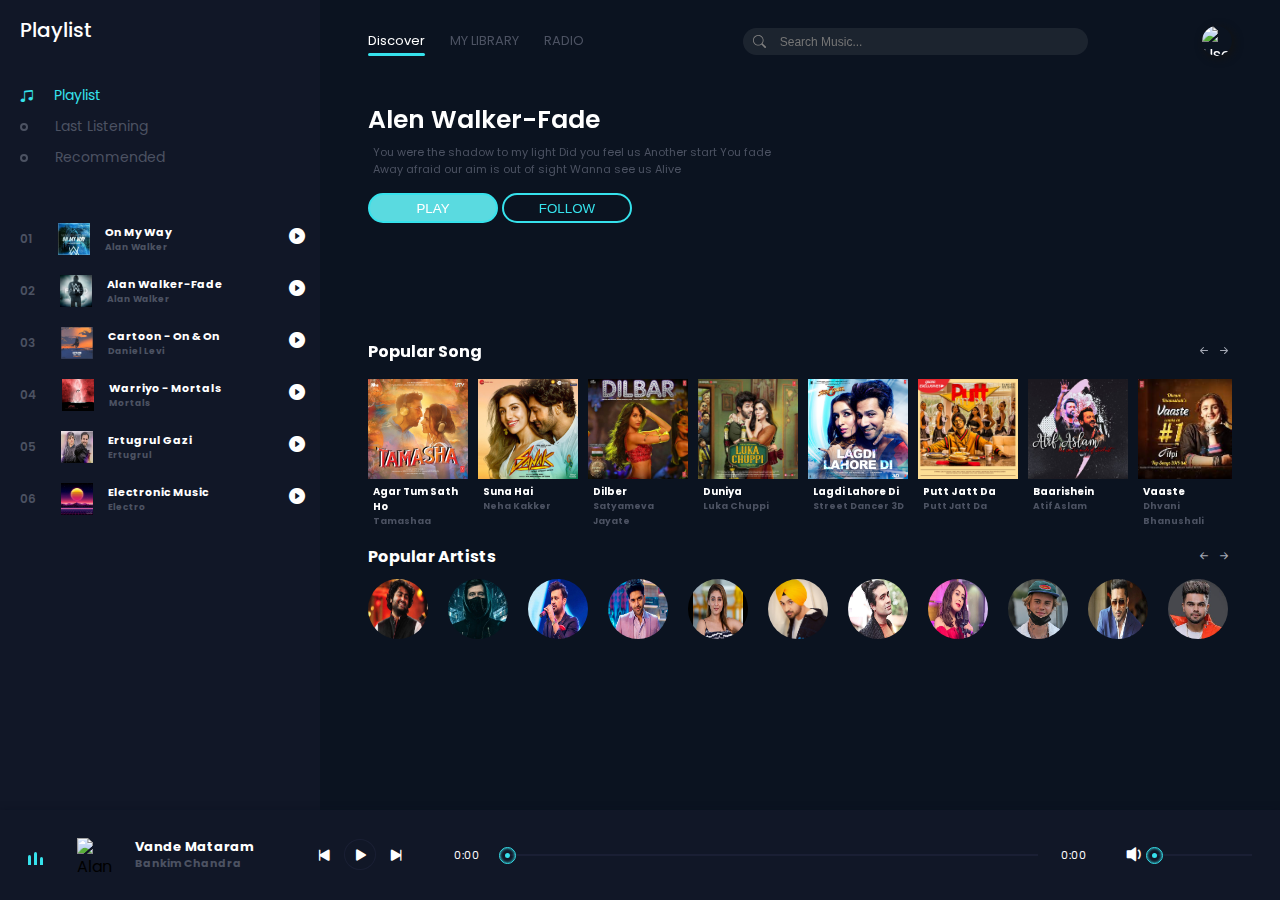
==== index.html @ 22ba9146 "add navbar and responsive css" ====
<!DOCTYPE html>
<html lang="en">

<head>
    
    <meta charset="UTF-8">
    <meta name="viewport" content="width=device-width, initial-scale=1.0">
    <link rel="stylesheet" href="https://cdn.jsdelivr.net/npm/bootstrap-icons@1.7.2/font/bootstrap-icons.css">
    <link rel="stylesheet" href="style.css">
    <title>Music App</title>
</head>

<body>



<header>
    <div class="menu_side">
        <h1>Playlist</h1>
        <div class="playlist">
            <h4 class="active"><span></span><i class="bi bi-music-note-beamed"></i> Playlist</h4>
            <h4 ><span></span><i class="bi bi-music-note-beamed"></i> Last Listening</h4>
            <h4 ><span></span><i class="bi bi-music-note-beamed"></i> Recommended</h4>
        </div>
        <div class="menu_song">
            <li class="songItem">
                <span>01</span>
                <img src="img/1.jpg" alt="Alan">
                <h5>
                    On My Way
                    <div class="subtitle">Alan Walker</div>
                </h5>
                    <i class="bi playListPlay bi-play-circle-fill" id="1"></i>
            </li>
            <li class="songItem">
                <span>02</span>
                <img src="img/1.jpg" alt="Alan">
                <h5>
                    On My Way
                    <div class="subtitle">Alan Walker</div>
                </h5>
                    <i class="bi playListPlay bi-play-circle-fill" id="2"></i>
            </li>
            <li class="songItem">
                <span>03</span>
                <img src="img/1.jpg" alt="Alan">
                <h5>
                    On My Way
                    <div class="subtitle">Alan Walker</div>
                </h5>
                    <i class="bi playListPlay bi-play-circle-fill" id="3"></i>
            </li>
            <li class="songItem">
                <span>04</span>
                <img src="img/1.jpg" alt="Alan">
                <h5>
                    On My Way
                    <div class="subtitle">Alan Walker</div>
                </h5>
                    <i class="bi playListPlay bi-play-circle-fill" id="4"></i>
            </li>
            <li class="songItem">
                <span>05</span>
                <img src="img/1.jpg" alt="Alan">
                <h5>
                    On My Way
                    <div class="subtitle">Alan Walker</div>
                </h5>
                    <i class="bi playListPlay bi-play-circle-fill" id="5"></i>
            </li>
            <li class="songItem">
                <span>06</span>
                <img src="img/1.jpg" alt="Alan">
                <h5>
                    On My Way
                    <div class="subtitle">Alan Walker</div>
                </h5>
                    <i class="bi playListPlay bi-play-circle-fill" id="6"></i>
            </li>
        </div>
    </div>


    <div class="song_side">
        <nav>
            <ul>
                <li>Discover <span></span></li>
                <li>MY LIBRARY</li>
                <li>RADIO</li>
            </ul>
            <div class="search">
                <i class="bi bi-search"></i>
                <input type="text" placeholder="Search Music...">
            </div>
            <div class="user">
                <img src="bg.jpg" alt="User" title="InovationHub">
            </div>
        </nav>
        <div class="content">
            <h1>Alen Walker-Fade</h1>
            <p>
                You were the shadow to my light Did you feel us Another start You fade 
                <br>
                Away afraid our aim is out of sight Wanna see us Alive
            </p>
            <div class="buttons">
                <button>PLAY</button>
                <button>FOLLOW</button>
            </div>
        </div>
        <div class="popular_song">
            <div class="h4">
                <h4>Popular Song</h4>
                <div class="btn_s">
                    <i id="left_scroll" class="bi bi-arrow-left-short"></i>
                    <i id="right_scroll" class="bi bi-arrow-right-short"></i>
                </div>
            </div>
            <div class="pop_song">
                <li class="songItem">
                    <div class="img_play">
                        <img src="img/1.jpg" alt="alan">
                        <i class="bi playListPlay bi-play-circle-fill" id="7"></i>
                    </div>
                    <h5>On My Way
                        <br>
                        <div class="subtitle">Alan Walker</div>
                    </h5>
                </li>
                <li class="songItem">
                    <div class="img_play">
                        <img src="img/1.jpg" alt="alan">
                        <i class="bi playListPlay bi-play-circle-fill" id="8"></i>
                        <!-- change All id  -->
                    </div>
                    <h5>On My Way
                        <br>
                        <div class="subtitle">Alan Walker</div>
                    </h5>
                </li>
                <li class="songItem">
                    <div class="img_play">
                        <img src="img/1.jpg" alt="alan">
                        <i class="bi playListPlay bi-play-circle-fill" id="9"></i>
                    </div>
                    <h5>On My Way
                        <br>
                        <div class="subtitle">Alan Walker</div>
                    </h5>
                </li>
                <li class="songItem">
                    <div class="img_play">
                        <img src="img/1.jpg" alt="alan">
                        <i class="bi playListPlay bi-play-circle-fill" id="10"></i>
                    </div>
                    <h5>On My Way
                        <br>
                        <div class="subtitle">Alan Walker</div>
                    </h5>
                </li>
                <li class="songItem">
                    <div class="img_play">
                        <img src="img/1.jpg" alt="alan">
                        <i class="bi playListPlay bi-play-circle-fill" id="11"></i>
                    </div>
                    <h5>On My Way
                        <br>
                        <div class="subtitle">Alan Walker</div>
                    </h5>
                </li>
                <li class="songItem">
                    <div class="img_play">
                        <img src="img/1.jpg" alt="alan">
                        <i class="bi playListPlay bi-play-circle-fill" id="12"></i>
                    </div>
                    <h5>On My Way
                        <br>
                        <div class="subtitle">Alan Walker</div>
                    </h5>
                </li>
                <li class="songItem">
                    <div class="img_play">
                        <img src="img/1.jpg" alt="alan">
                        <i class="bi playListPlay bi-play-circle-fill" id="13"></i>
                    </div>
                    <h5>On My Way
                        <br>
                        <div class="subtitle">Alan Walker</div>
                    </h5>
                </li>
                <li class="songItem">
                    <div class="img_play">
                        <img src="img/1.jpg" alt="alan">
                        <i class="bi playListPlay bi-play-circle-fill" id="14"></i>
                    </div>
                    <h5>On My Way
                        <br>
                        <div class="subtitle">Alan Walker</div>
                    </h5>
                </li>
                <li class="songItem">
                    <div class="img_play">
                        <img src="img/1.jpg" alt="alan">
                        <i class="bi playListPlay bi-play-circle-fill" id="15"></i>
                    </div>
                    <h5>On My Way
                        <br>
                        <div class="subtitle">Alan Walker</div>
                    </h5>
                </li>
            </div>
        </div>
        <div class="popular_artists">
            <div class="h4">
                <h4>Popular Artists</h4>
                <div class="btn_s">
                    <i id="left_scrolls" class="bi bi-arrow-left-short"></i>
                    <i id="right_scrolls" class="bi bi-arrow-right-short"></i>
                </div>
            </div>
            <div class="item">
                <li>
                    <img src="img/arjit.jpg" alt="Arjit Singh" title="Arjit Singh">
                </li>
                <li>
                    <img src="img/alan.jpg" alt="Alan Walker" title="Alan Walker">
                </li>
                <li>
                    <img src="img/atif.jpg" alt="Atif Aslam" title="Atif Aslam">
                </li>
                <li>
                    <img src="img/guru.jpg" alt="Guru RAndawa" title="Guru Randawa">
                </li>
                <li>
                    <img src="img/dhvani.jpg" alt="Dhvani" title="Dhvani">
                </li>
                <li>
                    <img src="img/Diljit_Dosanjh.jpg" alt="Diljit Dosanjh" title="Diljit Dosanjh">
                </li>
                <li>
                    <img src="img/jubin Nautiyal.jpg" alt="Jubin Nautiyal" title="Jubin Nautiyal">
                </li>
                <li>
                    <img src="img/neha.jpg" alt="Neha Kakker" title="Neha Kakker">
                </li>
                <li>
                    <img src="img/justin-bieber-lede.jpg" alt="Justin Bieber" title="Justin Bieber">
                </li>
                <li>
                    <img src="img/honey.jpg" alt="Honey Singh" title="Honey Singh">
                </li>
                <li>
                    <img src="img/akhil.jpg" alt="Akhil" title="Akhil">
                </li>
                <!-- change all img  -->
            </div>
        </div>
    </div>


    <div class="master_play">
        <div class="wave">
            <div class="wave1"></div>
            <div class="wave1"></div>
            <div class="wave1"></div>
        </div>
        <img src="img/26th.jpg" alt="Alan" id="poster_master_play">
        <h5 id="title">Vande Mataram<br>
            <div class="subtitle">Bankim Chandra</div>
        </h5>
        <div class="icon">
            <i class="bi bi-skip-start-fill" id="back"></i>
            <i class="bi bi-play-fill" id="masterPlay"></i>
            <i class="bi bi-skip-end-fill" id="next"></i>
        </div>
        <span id="currentStart">0:00</span>
        <div class="bar">
            <input type="range" id="seek" min="0" value="0" max="100">
            <div class="bar2" id="bar2"></div>
            <div class="dot"></div>
        </div>
        <span id="currentEnd">0:00</span>

        <div class="vol">
            <i class="bi bi-volume-down-fill" id="vol_icon"></i>
            <input type="range" id="vol" min="0" value="30" max="100">
            <div class="vol_bar"></div>
            <div class="dot" id="vol_dot"></div>
        </div>
    </div>

    <div class="nav_bar">
        <i class="bi bi-house-fill"></i>
        <i class="bi bi-bullseye"></i>
        <i class="bi bi-search"></i>
        <i class="bi bi-heart-fill"></i>
    </div>
</header>
    <script src="script.js"></script>
</body>

</html>
---- style.css ----
@import url('https://fonts.googleapis.com/css2?family=Poppins:wght@100;200;300;400;500;600;700;800;900&display=swap');
* {
    padding: 0%;
    margin: 0%;
    box-sizing: border-box;
}

body {
    width: 100%;
    height: 100vh;
    background-color: #131312;
    font-family: 'Poppins' , sans-serif;
    display: flex;
    align-items: center;
    justify-content: center;
}

header {
    width: 100%;
    height: 100%;
    display: flex;
    flex-wrap: wrap;
    overflow: hidden;
}

header .menu_side, .song_side {
    position: relative;
    width: 25%;
    height: 90%;
    background-color: #111727;
    box-shadow: 5px 0px 2px #090f1f;
    color: #fff;
}

header .song_side {
    width:75%;
    background: #0b1320;
}

header .master_play {
    width: 100%;
    height: 10%;
    background: #111727;
    box-shadow: 0px 3px 8px #090f1f;
}

header .menu_side h1 {
    font-size: 20px;
    margin: 15px 0px 0px 20px;
    font-weight: 500;
}

header .menu_side .playlist {
    margin:  40px 0px 0px 20px;
}

header .menu_side .playlist h4 {
    font-size: 14px;
    font-weight: 400;
    padding-bottom: 10px;
    color: #4c5262;
    cursor: pointer;
    display: flex;
    align-items: center;
    transition: .3s linear;
}
header .menu_side .playlist h4:hover {
    color: #fff;
}
header .menu_side .playlist h4 span{
    position: relative;
    margin-right: 35px;
}
header .menu_side .playlist h4 span::before{
    content: '';
    position: absolute;
    width: 4px;
    height: 4px;
    border: 2px solid #4c5262;
    border-radius: 50%;
    top: -4px;
    transition: .3s linear;
}
header .menu_side .playlist h4:hover span::before{
    border: 2px solid #fff;
}
header .menu_side .playlist h4 .bi{
    display: none;
}
header .menu_side .playlist .active{
    color: #36e2ec;
}
header .menu_side .playlist .active span{
    display: none;
}
header .menu_side .playlist .active .bi{
    display: flex;
    margin-right: 20px;
}
header .menu_side .menu_song {
    width: 100%;
    height: 300px;
    /* border: 1px solid #fff; */
    margin-top: 40px;
}
header .menu_side .menu_song li{
    position: relative;
    list-style-type: none;
    padding: 5px 0px 5px 20px;
    display: flex;
    align-items: center;
    margin-bottom: 10px;
    cursor: pointer;
    transition: .3s linear;
}
header .menu_side .menu_song li:hover{
    background: rgb(105, 105, 170,.1);
}
header .menu_side .menu_song li span{
    font-size: 12px;
    font-weight: 600;
    color: #4c5262;
}
header .menu_side .menu_song li img{
    width: 32px;
    height: 32px;
    margin-left: 25px;
}
header .menu_side .menu_song li h5{
    font-size: 11px;
    margin-left: 15px;
}
header .menu_side .menu_song li h5 .subtitle{
    font-size: 9px;
    color: #4c5262;
}
header .menu_side .menu_song li .bi{
    position: absolute;
    right: 15px;
    top: 6px;
    font-size: 16px;
}

header .master_play {
    display: flex;
    align-items: center;
    justify-content: space-evenly;
    z-index: 10;
    padding: 0px 20px;
}
header .master_play .wave{
    width: 30px;
    height: 30px;
    /* border: 1px solid #fff; */
    padding-bottom: 5px;
    display: flex;
    align-items: flex-end;
    margin-right: 10px;
}
header .master_play .wave .wave1{
    width: 3px;
    height: 10px;
    margin-right: 3px ;
    border-radius: 10px 10px 0px 0px ;
    background: #36e2ec;
    animation: unset;
}
header .master_play .wave .wave1:nth-child(2){
    height: 13px;
    /* animation-delay: .4s; */
}
header .master_play .wave .wave1:nth-child(3){
    height: 8px;
    /* animation-delay: .8s; */
}
/* javascript class wave  */
header .master_play .active2 .wave1{
    animation: wave .5s linear infinite;
}
header .master_play .active2 .wave1:nth-child(2){
    animation-delay: .4s;
}
header .master_play .active2 .wave1:nth-child(3){
    animation-delay: .8s;
}

@keyframes wave {
    0%{
        height: 10px;
    }
    50%{
        height: 15px;
    }
    100%{
        height: 10px;
    }
}


header .master_play img {
    width: 35px;
    height: 35px;
}
header .master_play h5 {
    width: 130px;
    font-size: 13px;
    margin-left: 15px;
    color: #fff;
    line-height: 17px;
}
header .master_play h5 .subtitle{
   font-size: 11px;
   color: #4c5262;
}
header .master_play .icon{
   font-size: 20px;
   color: #fff;
   margin: 0px 20px 0px 40px;
   outline: none;
}
header .master_play .icon .bi{
 cursor: pointer;
 outline: none;
}
header .master_play .icon .bi:nth-child(2){
border: 1px solid rgb(105, 105, 170,.1);
border-radius: 50%;
padding: 1px 4px 0px 6px;
margin: 0px 5px;
transition: .3s linear;
}

header .master_play span {
    color: #fff;
    width: 32px;
    font-size: 11px;
    font-weight: 400;
}
header .master_play #currentStart{
    margin: 0px 0px 0px 20px;
}

header .master_play .bar {
    position: relative;
    width: 43%;
    height: 2px;
    background: rgb(105, 105, 170,.1);
    margin: 0px 15px 0px 10px;
}
header .master_play .bar .bar2{
   position: absolute;
   background: #36e2ec;
   width: 0%;
   height: 100%;
   top: 0;
   transition: 1s linear;
}
header .master_play .bar .dot{
   position: absolute;
   width: 5px;
   height: 5px;
   background: #36e2ec;
   border-radius: 50%;
   left: 0%;
   top: -1px;
   transition: 1s linear;
}
header .master_play .bar .dot::before{
    content: '';
   position: absolute;
   width: 15px;
   height: 15px;
   border:1px solid #36e2ec;
   border-radius: 50%;
   left: -6px;
   top: -6px;
  box-shadow: inset 0px 0px 3px #36e2ec;
}
header .master_play .bar input{
   position: absolute;
   width: 100%;
   top: -6px;
   left: 0;
   cursor: pointer;
   z-index: 99999999;
   transition: 3s linear;
   opacity: 0;
}
header .master_play .vol{
  position: relative;
  width: 100px;
  height: 2px;
  margin-left: 50px;
 background: rgb(105, 105, 170,.1); 
}
header .master_play .vol .bi{
position: absolute;
color: #fff;
font-size: 25px;
top: -17px;
left: -30px;
}
header .master_play .vol input{
    position: absolute;
    width: 100%;
    top: -10px;
    left: 0;
    cursor: pointer;
    z-index: 99999999;
    transition: 3s linear;
    opacity: 0;
 }

 header .master_play .vol .vol_bar{
    position: absolute;
    background: #36e2ec;
    width: 0%;
    height: 100%;
    top: 0;
    transition: 1s linear;
 }
 header .master_play .vol .dot{
    position: absolute;
    width: 5px;
    height: 5px;
    background: #36e2ec;
    border-radius: 50%;
    left: 0%;
    top: -1px;
    transition: 1s linear;
 }
 header .master_play .vol .dot::before{
     content: '';
    position: absolute;
    width: 15px;
    height: 15px;
    border:1px solid #36e2ec;
    border-radius: 50%;
    left: -6px;
    top: -6px;
   box-shadow: inset 0px 0px 3px #36e2ec;
 }

 header .song_side {
     z-index: 2;
 }
 header .song_side::before{
     content: '';
     position: absolute;
     width: 100%;
     height: 300px;
     background: url('bg.png');
     z-index: -1;
 }
 header .song_side nav{
    width: 90%;
    height: 10%;
    margin: auto;
    /* border: 1px solid #fff; */
    display: flex;
    align-items: center;
    justify-content: space-between;
 }
 header .song_side nav ul{
    display: flex;
 }
 header .song_side nav ul li{
    position: relative;
    list-style-type: none;
    font-size: 13px;
    color: #4c5262;
    margin-right: 25px;
    cursor: pointer;
    transition: .3s linear;
 }
 header .song_side nav ul li:hover{
   color: #fff;
 }
 header .song_side nav ul li:nth-child(1){
   color: #fff;
 }
 header .song_side nav ul li span{
   position: absolute;
   width: 100%;
   height: 2.5px;
   background: #36e2ec;
   bottom: -5px;
   left: 0;
   border-radius: 20px;
 }
 header .song_side nav .search{
   position: relative;
   width: 40%;
   padding: 1px 10px;
   border-radius: 20px;
   color: gray;
 }
 header .song_side nav .search::before{
     content: '';
   position: absolute;
   width: 100%;
   height: 100%;
   border-radius: 20px;
   background: rgb(184, 184, 184,.1);
   backdrop-filter: blur(5px);
   z-index: -1;
 }
 header .song_side nav .search .bi{
    font-size: 13px;
    padding: 3px 0px 0px 10px;
 }
 header .song_side nav .search input{
    background: none;
    outline: none;
    border: none;
    padding: 0px 10px;
    color: #fff;
    font-size: 12px;
 }
 header .song_side nav .user{
    position: relative;
    width: 30px;
    height: 30px;
    border-radius: 50%;
    cursor: pointer;
 }
 header .song_side nav .user img{
    position: absolute;
    width: 30px;
    height: 30px;
    border-radius: 50%;
    box-shadow: 2px 2px 8px #131312;
 }

 header .song_side .content {
     width:90%;
     height: 30%;
     margin: auto;
     /* border: 1px solid #fff; */
     padding-top: 20px;
 }
 
 header .song_side .content h1{
    font-size: 25px;
    font-weight: 600;
 }
 header .song_side .content p{
    font-size: 11px;
    font-weight: 400;
    color: #4c5262;
    margin: 5px;
 }
 header .song_side .content .buttons{
    margin-top: 15px;
 }
 header .song_side .content .buttons button{
    width: 130px;
    height: 30px;
    border: 2px solid #36e2ec;
    outline: none;
    border-radius: 20px;
    background: #5adae0;
    color: #fff;
    cursor: pointer;
    transition: .3s linear;
 }
 header .song_side .content .buttons button:hover{
    border: 2px solid #36e2ec;
    background: none;
    color: #36e2ec;
 }
 header .song_side .content .buttons button:nth-child(2){
    border: 2px solid #36e2ec;
    background: none;
    color: #36e2ec;
 }
 header .song_side .content .buttons button:nth-child(2):hover{
    border: 2px solid #36e2ec;
    background: #36e2ec;
    color: #fff;
 }

 header .song_side .popular_song {
     width: 90%;
     height: auto;
     /* border: 1px solid #fff; */
     margin: auto;
     margin-top: 15px;
 }
 header .song_side .popular_song .h4{
    display: flex;
    align-items: center;
    justify-content: space-between;
 }
 header .song_side .popular_song .h4 .bi{
    color: #a4a8b4;
    cursor: pointer;
    transition: .3s linear;
 }
 header .song_side .popular_song .h4 .bi:hover{
    color: #fff;
 }

 header .song_side .popular_song .pop_song {
     width: 100%;
     height: 150px;
     margin-top: 15px;
     display: flex;
     overflow-x: auto;
     scroll-behavior: smooth;
 }
 header .song_side .popular_song .pop_song::-webkit-scrollbar{
     display: none;
 }
 header .song_side .popular_song .pop_song li{
     min-width: 100px;
     height: 140px;
     list-style-type: none;
     margin-right: 10px;
     transition: .3s linear;
 }
 header .song_side .popular_song .pop_song li:hover{
     background: rgb(105, 105, 170,.1);
 }
 header .song_side .popular_song .pop_song li .img_play{
    position: relative;
    width: 100px;
    height: 100px;
    display: flex;
    align-items: center;
    justify-content: center;
 }
 header .song_side .popular_song .pop_song li .img_play img{
   width: 100%;
   height: 100%;
 }
 header .song_side .popular_song .pop_song li .img_play .bi{
   position: absolute;
   font-size: 20px;
   cursor: pointer;
   transition: .3s linear;
   opacity: 0;
 }
 header .song_side .popular_song .pop_song li .img_play:hover .bi{
   opacity: 1;
 }
 header .song_side .popular_song .pop_song li h5{
   padding: 5px 0px 0px 5px;
   line-height: 15px;
   font-size: 10px;
 }
 header .song_side .popular_song .pop_song li h5 .subtitle{
   font-size: 9px;
   color: #4c5262;
 }

 header .song_side .popular_artists {
    width: 90%;
    height: auto;
    /* border: 1px solid #fff; */
    margin: auto;
    margin-top: 15px;
}
header .song_side .popular_artists .h4{
   display: flex;
   align-items: center;
   justify-content: space-between;
}
header .song_side .popular_artists .h4 .bi{
   color: #a4a8b4;
   cursor: pointer;
   transition: .3s linear;
}
header .song_side .popular_artists .h4 .bi:hover{
   color: #fff;
}
header .song_side .popular_artists .item{
  width: 100%;
  height: auto;
  margin-top: 10px;
  display: flex;
  overflow-x: auto;
  scroll-behavior: smooth;
}
header .song_side .popular_artists .item::-webkit-scrollbar{
  display: none;
}
header .song_side .popular_artists .item li{
 list-style-type: none;
 position: relative;
 min-width: 60px;
 height: 60px;
 /* background-color: #fff; */
 border-radius: 50%;
 margin-right: 20px;
 cursor: pointer;
}
header .song_side .popular_artists .item li img{
 width: 100%;
 height: 100%;
 border-radius: 50%;
 position: absolute;
}

header .nav_bar {
    display: none;
}


@media screen and (max-width:600px){
    header .nav_bar {
        width: 100%;
        height: 8%;
        background-color: #0b1320;
        color: white;
        z-index: 100;
        display: grid;
        grid-template-columns: 1fr 1fr 1fr 1fr;
        place-items: center;
    }

    header {
        flex-flow: column;
    }

    header .menu_side {
        /* hide side menu */
        position: absolute;
        right: 500em;
    }
    header .song_side {
        width: 100%;
    }
    header .master_play {
        width: 100%;
    }
    /* disable a bunch of player elements */
    header .master_play span {
        display: none;
    }
    header .master_play .bar {
        display: none;
    }
    header .master_play .vol{
        display: none;
    }
}
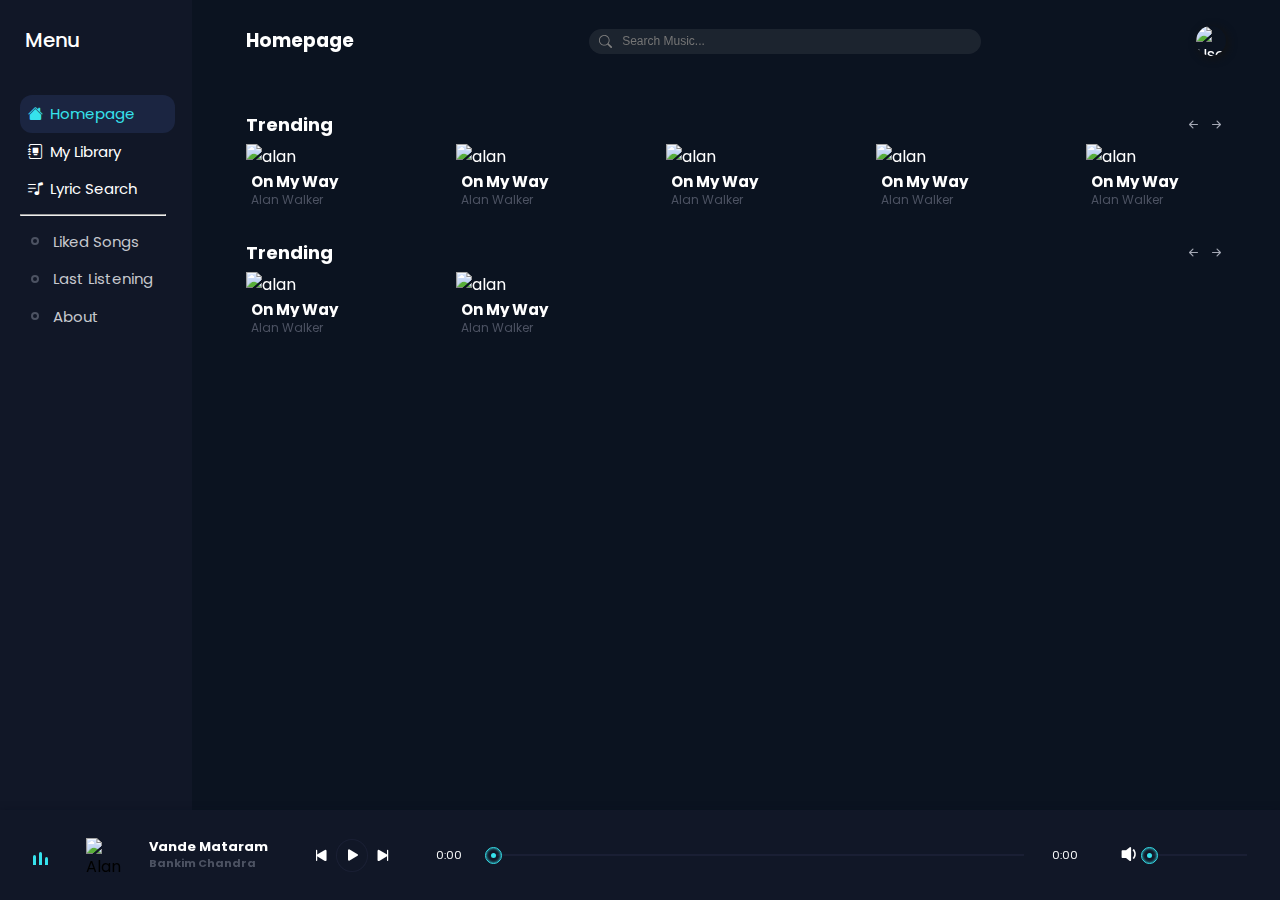
==== commit d40158c2: "fix nav bar buttons not changing section title" ====
--- a/index.html
+++ b/index.html
@@ -2,7 +2,6 @@
 <html lang="en">
 
 <head>
-    
     <meta charset="UTF-8">
     <meta name="viewport" content="width=device-width, initial-scale=1.0">
     <link rel="stylesheet" href="https://cdn.jsdelivr.net/npm/bootstrap-icons@1.7.2/font/bootstrap-icons.css">
@@ -12,251 +11,43 @@
 
 <body>
 
-
-
 <header>
     <div class="menu_side">
-        <h1>Playlist</h1>
-        <div class="playlist">
-            <h4 class="active"><span></span><i class="bi bi-music-note-beamed"></i> Playlist</h4>
-            <h4 ><span></span><i class="bi bi-music-note-beamed"></i> Last Listening</h4>
-            <h4 ><span></span><i class="bi bi-music-note-beamed"></i> Recommended</h4>
-        </div>
-        <div class="menu_song">
-            <li class="songItem">
-                <span>01</span>
-                <img src="img/1.jpg" alt="Alan">
-                <h5>
-                    On My Way
-                    <div class="subtitle">Alan Walker</div>
-                </h5>
-                    <i class="bi playListPlay bi-play-circle-fill" id="1"></i>
-            </li>
-            <li class="songItem">
-                <span>02</span>
-                <img src="img/1.jpg" alt="Alan">
-                <h5>
-                    On My Way
-                    <div class="subtitle">Alan Walker</div>
-                </h5>
-                    <i class="bi playListPlay bi-play-circle-fill" id="2"></i>
-            </li>
-            <li class="songItem">
-                <span>03</span>
-                <img src="img/1.jpg" alt="Alan">
-                <h5>
-                    On My Way
-                    <div class="subtitle">Alan Walker</div>
-                </h5>
-                    <i class="bi playListPlay bi-play-circle-fill" id="3"></i>
-            </li>
-            <li class="songItem">
-                <span>04</span>
-                <img src="img/1.jpg" alt="Alan">
-                <h5>
-                    On My Way
-                    <div class="subtitle">Alan Walker</div>
-                </h5>
-                    <i class="bi playListPlay bi-play-circle-fill" id="4"></i>
-            </li>
-            <li class="songItem">
-                <span>05</span>
-                <img src="img/1.jpg" alt="Alan">
-                <h5>
-                    On My Way
-                    <div class="subtitle">Alan Walker</div>
-                </h5>
-                    <i class="bi playListPlay bi-play-circle-fill" id="5"></i>
-            </li>
-            <li class="songItem">
-                <span>06</span>
-                <img src="img/1.jpg" alt="Alan">
-                <h5>
-                    On My Way
-                    <div class="subtitle">Alan Walker</div>
-                </h5>
-                    <i class="bi playListPlay bi-play-circle-fill" id="6"></i>
-            </li>
-        </div>
+        <h1>Menu</h1>
+        <nav class="menu" >
+            <div class="menu_item active" onclick="navTo('homepage')">
+            <i class="bi bi-house-fill"></i>
+                Homepage
+            </div>
+            <div class="menu_item" onclick="navTo('my-library')">
+                <i class="bi bi-journal-album"></i>
+                My Library
+            </div>
+            <div class="menu_item" onclick="navTo('lyrics')">
+                <i class="bi bi-music-note-list"></i>
+                Lyric Search
+            </div>
+            <hr>
+            <h4 class="menu_item"><span></span><i class="bi bi-music-note-beamed"></i>Liked Songs</h4>
+            <h4 class="menu_item"><span></span><i class="bi bi-music-note-beamed"></i>Last Listening</h4>
+            <h4 class="menu_item"><span></span><i class="bi bi-music-note-beamed"></i>About</h4>
+        </nav>
     </div>
-
 
     <div class="song_side">
         <nav>
-            <ul>
-                <li>Discover <span></span></li>
-                <li>MY LIBRARY</li>
-                <li>RADIO</li>
-            </ul>
+            <h3 id="section_title">Homepage</h3>
             <div class="search">
                 <i class="bi bi-search"></i>
                 <input type="text" placeholder="Search Music...">
             </div>
             <div class="user">
-                <img src="bg.jpg" alt="User" title="InovationHub">
+                <img src="./bg.jpg" alt="User" title="InnovationHub">
             </div>
         </nav>
-        <div class="content">
-            <h1>Alen Walker-Fade</h1>
-            <p>
-                You were the shadow to my light Did you feel us Another start You fade 
-                <br>
-                Away afraid our aim is out of sight Wanna see us Alive
-            </p>
-            <div class="buttons">
-                <button>PLAY</button>
-                <button>FOLLOW</button>
-            </div>
-        </div>
-        <div class="popular_song">
-            <div class="h4">
-                <h4>Popular Song</h4>
-                <div class="btn_s">
-                    <i id="left_scroll" class="bi bi-arrow-left-short"></i>
-                    <i id="right_scroll" class="bi bi-arrow-right-short"></i>
-                </div>
-            </div>
-            <div class="pop_song">
-                <li class="songItem">
-                    <div class="img_play">
-                        <img src="img/1.jpg" alt="alan">
-                        <i class="bi playListPlay bi-play-circle-fill" id="7"></i>
-                    </div>
-                    <h5>On My Way
-                        <br>
-                        <div class="subtitle">Alan Walker</div>
-                    </h5>
-                </li>
-                <li class="songItem">
-                    <div class="img_play">
-                        <img src="img/1.jpg" alt="alan">
-                        <i class="bi playListPlay bi-play-circle-fill" id="8"></i>
-                        <!-- change All id  -->
-                    </div>
-                    <h5>On My Way
-                        <br>
-                        <div class="subtitle">Alan Walker</div>
-                    </h5>
-                </li>
-                <li class="songItem">
-                    <div class="img_play">
-                        <img src="img/1.jpg" alt="alan">
-                        <i class="bi playListPlay bi-play-circle-fill" id="9"></i>
-                    </div>
-                    <h5>On My Way
-                        <br>
-                        <div class="subtitle">Alan Walker</div>
-                    </h5>
-                </li>
-                <li class="songItem">
-                    <div class="img_play">
-                        <img src="img/1.jpg" alt="alan">
-                        <i class="bi playListPlay bi-play-circle-fill" id="10"></i>
-                    </div>
-                    <h5>On My Way
-                        <br>
-                        <div class="subtitle">Alan Walker</div>
-                    </h5>
-                </li>
-                <li class="songItem">
-                    <div class="img_play">
-                        <img src="img/1.jpg" alt="alan">
-                        <i class="bi playListPlay bi-play-circle-fill" id="11"></i>
-                    </div>
-                    <h5>On My Way
-                        <br>
-                        <div class="subtitle">Alan Walker</div>
-                    </h5>
-                </li>
-                <li class="songItem">
-                    <div class="img_play">
-                        <img src="img/1.jpg" alt="alan">
-                        <i class="bi playListPlay bi-play-circle-fill" id="12"></i>
-                    </div>
-                    <h5>On My Way
-                        <br>
-                        <div class="subtitle">Alan Walker</div>
-                    </h5>
-                </li>
-                <li class="songItem">
-                    <div class="img_play">
-                        <img src="img/1.jpg" alt="alan">
-                        <i class="bi playListPlay bi-play-circle-fill" id="13"></i>
-                    </div>
-                    <h5>On My Way
-                        <br>
-                        <div class="subtitle">Alan Walker</div>
-                    </h5>
-                </li>
-                <li class="songItem">
-                    <div class="img_play">
-                        <img src="img/1.jpg" alt="alan">
-                        <i class="bi playListPlay bi-play-circle-fill" id="14"></i>
-                    </div>
-                    <h5>On My Way
-                        <br>
-                        <div class="subtitle">Alan Walker</div>
-                    </h5>
-                </li>
-                <li class="songItem">
-                    <div class="img_play">
-                        <img src="img/1.jpg" alt="alan">
-                        <i class="bi playListPlay bi-play-circle-fill" id="15"></i>
-                    </div>
-                    <h5>On My Way
-                        <br>
-                        <div class="subtitle">Alan Walker</div>
-                    </h5>
-                </li>
-            </div>
-        </div>
-        <div class="popular_artists">
-            <div class="h4">
-                <h4>Popular Artists</h4>
-                <div class="btn_s">
-                    <i id="left_scrolls" class="bi bi-arrow-left-short"></i>
-                    <i id="right_scrolls" class="bi bi-arrow-right-short"></i>
-                </div>
-            </div>
-            <div class="item">
-                <li>
-                    <img src="img/arjit.jpg" alt="Arjit Singh" title="Arjit Singh">
-                </li>
-                <li>
-                    <img src="img/alan.jpg" alt="Alan Walker" title="Alan Walker">
-                </li>
-                <li>
-                    <img src="img/atif.jpg" alt="Atif Aslam" title="Atif Aslam">
-                </li>
-                <li>
-                    <img src="img/guru.jpg" alt="Guru RAndawa" title="Guru Randawa">
-                </li>
-                <li>
-                    <img src="img/dhvani.jpg" alt="Dhvani" title="Dhvani">
-                </li>
-                <li>
-                    <img src="img/Diljit_Dosanjh.jpg" alt="Diljit Dosanjh" title="Diljit Dosanjh">
-                </li>
-                <li>
-                    <img src="img/jubin Nautiyal.jpg" alt="Jubin Nautiyal" title="Jubin Nautiyal">
-                </li>
-                <li>
-                    <img src="img/neha.jpg" alt="Neha Kakker" title="Neha Kakker">
-                </li>
-                <li>
-                    <img src="img/justin-bieber-lede.jpg" alt="Justin Bieber" title="Justin Bieber">
-                </li>
-                <li>
-                    <img src="img/honey.jpg" alt="Honey Singh" title="Honey Singh">
-                </li>
-                <li>
-                    <img src="img/akhil.jpg" alt="Akhil" title="Akhil">
-                </li>
-                <!-- change all img  -->
-            </div>
-        </div>
+
+        <iframe src="./pages/homepage/homepage.html" frameborder="0"></iframe>
     </div>
-
 
     <div class="master_play">
         <div class="wave">
@@ -290,13 +81,15 @@
     </div>
 
     <div class="nav_bar">
-        <i class="bi bi-house-fill"></i>
-        <i class="bi bi-bullseye"></i>
-        <i class="bi bi-search"></i>
+        <i class="bi bi-house-fill" onclick="navTo('homepage'); setSectionTitle('Homepage')"></i>
+        <i class="bi bi-journal-album" onclick="navTo('my-library'); setSectionTitle('My Library')"></i>
+        <i class="bi bi-music-note-list" onclick="navTo('lyrics'); setSectionTitle('Lyrics Search')"></i>
         <i class="bi bi-heart-fill"></i>
     </div>
 </header>
-    <script src="script.js"></script>
+
+<script src="script.js"></script>
+
 </body>
 
 </html>--- a/style.css
+++ b/style.css
@@ -1,5 +1,5 @@
-
 @import url('https://fonts.googleapis.com/css2?family=Poppins:wght@100;200;300;400;500;600;700;800;900&display=swap');
+
 * {
     padding: 0%;
     margin: 0%;
@@ -7,26 +7,27 @@
 }
 
 body {
-    width: 100%;
+    min-width: 10vh;
     height: 100vh;
     background-color: #131312;
-    font-family: 'Poppins' , sans-serif;
+    font-family: 'Poppins', sans-serif;
     display: flex;
     align-items: center;
     justify-content: center;
 }
 
 header {
-    width: 100%;
+    min-width: 100%;
     height: 100%;
     display: flex;
     flex-wrap: wrap;
     overflow: hidden;
 }
 
-header .menu_side, .song_side {
+header .menu_side,
+.song_side {
     position: relative;
-    width: 25%;
+    width: 15%;
     height: 90%;
     background-color: #111727;
     box-shadow: 5px 0px 2px #090f1f;
@@ -34,12 +35,12 @@
 }
 
 header .song_side {
-    width:75%;
+    flex: 1;
     background: #0b1320;
 }
 
 header .master_play {
-    width: 100%;
+    min-width: 100%;
     height: 10%;
     background: #111727;
     box-shadow: 0px 3px 8px #090f1f;
@@ -47,32 +48,63 @@
 
 header .menu_side h1 {
     font-size: 20px;
-    margin: 15px 0px 0px 20px;
+    margin: 25px 0px 0px 25px;
     font-weight: 500;
 }
 
-header .menu_side .playlist {
-    margin:  40px 0px 0px 20px;
-}
-
-header .menu_side .playlist h4 {
+header .menu_side .menu {
+    margin: 40px 0px 0px 20px;
+}
+
+header .menu_side .menu .menu_item {
+    font-size: 15px;
+    width: 90%;
+    min-width: 90%;
+    height: 2.5em;
+    border: 0;
+    border-radius: 12px;
+    display: flex;
+    align-items: center;
+    justify-content: left;
+    cursor: pointer;
+    transition: 0.3s;
+}
+
+header .menu_side .menu .menu_item:hover {
+    background-color: #1b2135;
+}
+
+header .menu_side .menu .menu_item.active {
+    background-color: #1b2541;
+    color: #36e2ec;
+}
+
+header .menu_side .menu .menu_item i {
+    margin-left: 5% !important;
+    margin-right: 5% !important;
+}
+
+header .menu_side .menu h4 {
     font-size: 14px;
     font-weight: 400;
-    padding-bottom: 10px;
-    color: #4c5262;
+    color: #c6c8ce;
     cursor: pointer;
     display: flex;
     align-items: center;
     transition: .3s linear;
 }
-header .menu_side .playlist h4:hover {
+
+header .menu_side .menu h4:hover {
     color: #fff;
 }
-header .menu_side .playlist h4 span{
+
+header .menu_side .menu h4 span {
     position: relative;
-    margin-right: 35px;
-}
-header .menu_side .playlist h4 span::before{
+    margin-right: 22px;
+    margin-left: 11px;
+}
+
+header .menu_side .menu h4 span::before {
     content: '';
     position: absolute;
     width: 4px;
@@ -82,64 +114,33 @@
     top: -4px;
     transition: .3s linear;
 }
-header .menu_side .playlist h4:hover span::before{
+
+header .menu_side .menu h4:hover span::before {
     border: 2px solid #fff;
 }
-header .menu_side .playlist h4 .bi{
+
+header .menu_side .menu h4 .bi {
     display: none;
 }
-header .menu_side .playlist .active{
+
+header .menu_side .menu .active {
     color: #36e2ec;
 }
-header .menu_side .playlist .active span{
+
+header .menu_side .menu .active span {
     display: none;
 }
-header .menu_side .playlist .active .bi{
+
+header .menu_side .menu .active .bi {
     display: flex;
     margin-right: 20px;
 }
-header .menu_side .menu_song {
-    width: 100%;
-    height: 300px;
-    /* border: 1px solid #fff; */
-    margin-top: 40px;
-}
-header .menu_side .menu_song li{
-    position: relative;
-    list-style-type: none;
-    padding: 5px 0px 5px 20px;
-    display: flex;
-    align-items: center;
-    margin-bottom: 10px;
-    cursor: pointer;
-    transition: .3s linear;
-}
-header .menu_side .menu_song li:hover{
-    background: rgb(105, 105, 170,.1);
-}
-header .menu_side .menu_song li span{
-    font-size: 12px;
-    font-weight: 600;
-    color: #4c5262;
-}
-header .menu_side .menu_song li img{
-    width: 32px;
-    height: 32px;
-    margin-left: 25px;
-}
-header .menu_side .menu_song li h5{
-    font-size: 11px;
-    margin-left: 15px;
-}
-header .menu_side .menu_song li h5 .subtitle{
-    font-size: 9px;
-    color: #4c5262;
-}
-header .menu_side .menu_song li .bi{
-    position: absolute;
-    right: 15px;
-    top: 6px;
-    font-size: 16px;
+
+header .menu_side hr {
+    max-width: 85%;
+    margin-top: 0.4em;
+    margin-bottom: 0.4em;
+    color: #555;
 }
 
 header .master_play {
@@ -149,7 +150,8 @@
     z-index: 10;
     padding: 0px 20px;
 }
-header .master_play .wave{
+
+header .master_play .wave {
     width: 30px;
     height: 30px;
     /* border: 1px solid #fff; */
@@ -158,41 +160,49 @@
     align-items: flex-end;
     margin-right: 10px;
 }
-header .master_play .wave .wave1{
+
+header .master_play .wave .wave1 {
     width: 3px;
     height: 10px;
-    margin-right: 3px ;
-    border-radius: 10px 10px 0px 0px ;
+    margin-right: 3px;
+    border-radius: 10px 10px 0px 0px;
     background: #36e2ec;
     animation: unset;
 }
-header .master_play .wave .wave1:nth-child(2){
+
+header .master_play .wave .wave1:nth-child(2) {
     height: 13px;
     /* animation-delay: .4s; */
 }
-header .master_play .wave .wave1:nth-child(3){
+
+header .master_play .wave .wave1:nth-child(3) {
     height: 8px;
     /* animation-delay: .8s; */
 }
+
 /* javascript class wave  */
-header .master_play .active2 .wave1{
+header .master_play .active2 .wave1 {
     animation: wave .5s linear infinite;
 }
-header .master_play .active2 .wave1:nth-child(2){
+
+header .master_play .active2 .wave1:nth-child(2) {
     animation-delay: .4s;
 }
-header .master_play .active2 .wave1:nth-child(3){
+
+header .master_play .active2 .wave1:nth-child(3) {
     animation-delay: .8s;
 }
 
 @keyframes wave {
-    0%{
+    0% {
         height: 10px;
     }
-    50%{
+
+    50% {
         height: 15px;
     }
-    100%{
+
+    100% {
         height: 10px;
     }
 }
@@ -202,33 +212,39 @@
     width: 35px;
     height: 35px;
 }
+
 header .master_play h5 {
-    width: 130px;
+    min-width: 130px;
     font-size: 13px;
     margin-left: 15px;
     color: #fff;
     line-height: 17px;
 }
-header .master_play h5 .subtitle{
-   font-size: 11px;
-   color: #4c5262;
+
+header .master_play h5 .subtitle {
+    font-size: 11px;
+    color: #4c5262;
 }
 header .master_play .icon{
    font-size: 20px;
    color: #fff;
-   margin: 0px 20px 0px 40px;
+   margin: 0px 10px 0px 20px;
    outline: none;
-}
-header .master_play .icon .bi{
- cursor: pointer;
- outline: none;
-}
-header .master_play .icon .bi:nth-child(2){
-border: 1px solid rgb(105, 105, 170,.1);
-border-radius: 50%;
-padding: 1px 4px 0px 6px;
-margin: 0px 5px;
-transition: .3s linear;
+   display:inline-flex;
+   align-items: center;
+}
+
+header .master_play .icon .bi {
+    cursor: pointer;
+    outline: none;
+}
+
+header .master_play .icon .bi:nth-child(2) {
+    border: 1px solid rgb(105, 105, 170, .1);
+    border-radius: 50%;
+    padding: 1px 4px 0px 6px;
+    margin: 0px 5px;
+    transition: .3s linear;
 }
 
 header .master_play span {
@@ -237,7 +253,8 @@
     font-size: 11px;
     font-weight: 400;
 }
-header .master_play #currentStart{
+
+header .master_play #currentStart {
     margin: 0px 0px 0px 20px;
 }
 
@@ -245,82 +262,20 @@
     position: relative;
     width: 43%;
     height: 2px;
-    background: rgb(105, 105, 170,.1);
+    background: rgb(105, 105, 170, .1);
     margin: 0px 15px 0px 10px;
 }
-header .master_play .bar .bar2{
-   position: absolute;
-   background: #36e2ec;
-   width: 0%;
-   height: 100%;
-   top: 0;
-   transition: 1s linear;
-}
-header .master_play .bar .dot{
-   position: absolute;
-   width: 5px;
-   height: 5px;
-   background: #36e2ec;
-   border-radius: 50%;
-   left: 0%;
-   top: -1px;
-   transition: 1s linear;
-}
-header .master_play .bar .dot::before{
-    content: '';
-   position: absolute;
-   width: 15px;
-   height: 15px;
-   border:1px solid #36e2ec;
-   border-radius: 50%;
-   left: -6px;
-   top: -6px;
-  box-shadow: inset 0px 0px 3px #36e2ec;
-}
-header .master_play .bar input{
-   position: absolute;
-   width: 100%;
-   top: -6px;
-   left: 0;
-   cursor: pointer;
-   z-index: 99999999;
-   transition: 3s linear;
-   opacity: 0;
-}
-header .master_play .vol{
-  position: relative;
-  width: 100px;
-  height: 2px;
-  margin-left: 50px;
- background: rgb(105, 105, 170,.1); 
-}
-header .master_play .vol .bi{
-position: absolute;
-color: #fff;
-font-size: 25px;
-top: -17px;
-left: -30px;
-}
-header .master_play .vol input{
-    position: absolute;
-    width: 100%;
-    top: -10px;
-    left: 0;
-    cursor: pointer;
-    z-index: 99999999;
-    transition: 3s linear;
-    opacity: 0;
- }
-
- header .master_play .vol .vol_bar{
+
+header .master_play .bar .bar2 {
     position: absolute;
     background: #36e2ec;
     width: 0%;
     height: 100%;
     top: 0;
     transition: 1s linear;
- }
- header .master_play .vol .dot{
+}
+
+header .master_play .bar .dot {
     position: absolute;
     width: 5px;
     height: 5px;
@@ -329,31 +284,95 @@
     left: 0%;
     top: -1px;
     transition: 1s linear;
- }
- header .master_play .vol .dot::before{
-     content: '';
+}
+
+header .master_play .bar .dot::before {
+    content: '';
     position: absolute;
     width: 15px;
     height: 15px;
-    border:1px solid #36e2ec;
+    border: 1px solid #36e2ec;
     border-radius: 50%;
     left: -6px;
     top: -6px;
-   box-shadow: inset 0px 0px 3px #36e2ec;
- }
-
- header .song_side {
-     z-index: 2;
- }
- header .song_side::before{
-     content: '';
-     position: absolute;
-     width: 100%;
-     height: 300px;
-     background: url('bg.png');
-     z-index: -1;
- }
- header .song_side nav{
+    box-shadow: inset 0px 0px 3px #36e2ec;
+}
+
+header .master_play .bar input {
+    position: absolute;
+    width: 100%;
+    top: -6px;
+    left: 0;
+    cursor: pointer;
+    z-index: 99999999;
+    transition: 3s linear;
+    opacity: 0;
+}
+
+header .master_play .vol {
+    position: relative;
+    width: 100px;
+    height: 2px;
+    margin-left: 50px;
+    background: rgb(105, 105, 170, .1);
+}
+
+header .master_play .vol .bi {
+    position: absolute;
+    color: #fff;
+    font-size: 25px;
+    top: -17px;
+    left: -30px;
+}
+
+header .master_play .vol input {
+    position: absolute;
+    width: 100%;
+    top: -10px;
+    left: 0;
+    cursor: pointer;
+    z-index: 99999999;
+    transition: 3s linear;
+    opacity: 0;
+}
+
+header .master_play .vol .vol_bar {
+    position: absolute;
+    background: #36e2ec;
+    width: 0%;
+    height: 100%;
+    top: 0;
+    transition: 1s linear;
+}
+
+header .master_play .vol .dot {
+    position: absolute;
+    width: 5px;
+    height: 5px;
+    background: #36e2ec;
+    border-radius: 50%;
+    left: 0%;
+    top: -1px;
+    transition: 1s linear;
+}
+
+header .master_play .vol .dot::before {
+    content: '';
+    position: absolute;
+    width: 15px;
+    height: 15px;
+    border: 1px solid #36e2ec;
+    border-radius: 50%;
+    left: -6px;
+    top: -6px;
+    box-shadow: inset 0px 0px 3px #36e2ec;
+}
+
+header .song_side {
+    z-index: 2;
+}
+
+header .song_side nav {
     width: 90%;
     height: 10%;
     margin: auto;
@@ -361,11 +380,13 @@
     display: flex;
     align-items: center;
     justify-content: space-between;
- }
- header .song_side nav ul{
-    display: flex;
- }
- header .song_side nav ul li{
+}
+
+header .song_side nav ul {
+    display: flex;
+}
+
+header .song_side nav ul li {
     position: relative;
     list-style-type: none;
     font-size: 13px;
@@ -392,6 +413,7 @@
  header .song_side nav .search{
    position: relative;
    width: 40%;
+   display: flex;
    padding: 1px 10px;
    border-radius: 20px;
    color: gray;
@@ -409,198 +431,36 @@
  header .song_side nav .search .bi{
     font-size: 13px;
     padding: 3px 0px 0px 10px;
- }
- header .song_side nav .search input{
+}
+
+header .song_side nav .search input {
     background: none;
     outline: none;
     border: none;
     padding: 0px 10px;
     color: #fff;
     font-size: 12px;
- }
- header .song_side nav .user{
+}
+
+header .song_side nav .user {
     position: relative;
     width: 30px;
     height: 30px;
     border-radius: 50%;
     cursor: pointer;
- }
- header .song_side nav .user img{
+}
+
+header .song_side nav .user img {
     position: absolute;
     width: 30px;
     height: 30px;
     border-radius: 50%;
     box-shadow: 2px 2px 8px #131312;
- }
-
- header .song_side .content {
-     width:90%;
-     height: 30%;
-     margin: auto;
-     /* border: 1px solid #fff; */
-     padding-top: 20px;
- }
- 
- header .song_side .content h1{
-    font-size: 25px;
-    font-weight: 600;
- }
- header .song_side .content p{
-    font-size: 11px;
-    font-weight: 400;
-    color: #4c5262;
-    margin: 5px;
- }
- header .song_side .content .buttons{
-    margin-top: 15px;
- }
- header .song_side .content .buttons button{
-    width: 130px;
-    height: 30px;
-    border: 2px solid #36e2ec;
-    outline: none;
-    border-radius: 20px;
-    background: #5adae0;
-    color: #fff;
-    cursor: pointer;
-    transition: .3s linear;
- }
- header .song_side .content .buttons button:hover{
-    border: 2px solid #36e2ec;
-    background: none;
-    color: #36e2ec;
- }
- header .song_side .content .buttons button:nth-child(2){
-    border: 2px solid #36e2ec;
-    background: none;
-    color: #36e2ec;
- }
- header .song_side .content .buttons button:nth-child(2):hover{
-    border: 2px solid #36e2ec;
-    background: #36e2ec;
-    color: #fff;
- }
-
- header .song_side .popular_song {
-     width: 90%;
-     height: auto;
-     /* border: 1px solid #fff; */
-     margin: auto;
-     margin-top: 15px;
- }
- header .song_side .popular_song .h4{
-    display: flex;
-    align-items: center;
-    justify-content: space-between;
- }
- header .song_side .popular_song .h4 .bi{
-    color: #a4a8b4;
-    cursor: pointer;
-    transition: .3s linear;
- }
- header .song_side .popular_song .h4 .bi:hover{
-    color: #fff;
- }
-
- header .song_side .popular_song .pop_song {
-     width: 100%;
-     height: 150px;
-     margin-top: 15px;
-     display: flex;
-     overflow-x: auto;
-     scroll-behavior: smooth;
- }
- header .song_side .popular_song .pop_song::-webkit-scrollbar{
-     display: none;
- }
- header .song_side .popular_song .pop_song li{
-     min-width: 100px;
-     height: 140px;
-     list-style-type: none;
-     margin-right: 10px;
-     transition: .3s linear;
- }
- header .song_side .popular_song .pop_song li:hover{
-     background: rgb(105, 105, 170,.1);
- }
- header .song_side .popular_song .pop_song li .img_play{
-    position: relative;
-    width: 100px;
-    height: 100px;
-    display: flex;
-    align-items: center;
-    justify-content: center;
- }
- header .song_side .popular_song .pop_song li .img_play img{
-   width: 100%;
-   height: 100%;
- }
- header .song_side .popular_song .pop_song li .img_play .bi{
-   position: absolute;
-   font-size: 20px;
-   cursor: pointer;
-   transition: .3s linear;
-   opacity: 0;
- }
- header .song_side .popular_song .pop_song li .img_play:hover .bi{
-   opacity: 1;
- }
- header .song_side .popular_song .pop_song li h5{
-   padding: 5px 0px 0px 5px;
-   line-height: 15px;
-   font-size: 10px;
- }
- header .song_side .popular_song .pop_song li h5 .subtitle{
-   font-size: 9px;
-   color: #4c5262;
- }
-
- header .song_side .popular_artists {
-    width: 90%;
-    height: auto;
-    /* border: 1px solid #fff; */
-    margin: auto;
-    margin-top: 15px;
-}
-header .song_side .popular_artists .h4{
-   display: flex;
-   align-items: center;
-   justify-content: space-between;
-}
-header .song_side .popular_artists .h4 .bi{
-   color: #a4a8b4;
-   cursor: pointer;
-   transition: .3s linear;
-}
-header .song_side .popular_artists .h4 .bi:hover{
-   color: #fff;
-}
-header .song_side .popular_artists .item{
-  width: 100%;
-  height: auto;
-  margin-top: 10px;
-  display: flex;
-  overflow-x: auto;
-  scroll-behavior: smooth;
-}
-header .song_side .popular_artists .item::-webkit-scrollbar{
-  display: none;
-}
-header .song_side .popular_artists .item li{
- list-style-type: none;
- position: relative;
- min-width: 60px;
- height: 60px;
- /* background-color: #fff; */
- border-radius: 50%;
- margin-right: 20px;
- cursor: pointer;
-}
-header .song_side .popular_artists .item li img{
- width: 100%;
- height: 100%;
- border-radius: 50%;
- position: absolute;
+}
+
+header iframe {
+    width: 100%;
+    height: 90%;
 }
 
 header .nav_bar {
@@ -608,7 +468,7 @@
 }
 
 
-@media screen and (max-width:600px){
+@media screen and (max-width:600px) {
     header .nav_bar {
         width: 100%;
         height: 8%;
@@ -629,20 +489,25 @@
         position: absolute;
         right: 500em;
     }
+
     header .song_side {
         width: 100%;
     }
+
     header .master_play {
         width: 100%;
     }
+
     /* disable a bunch of player elements */
     header .master_play span {
         display: none;
     }
+
     header .master_play .bar {
         display: none;
     }
-    header .master_play .vol{
+
+    header .master_play .vol {
         display: none;
     }
-}
+}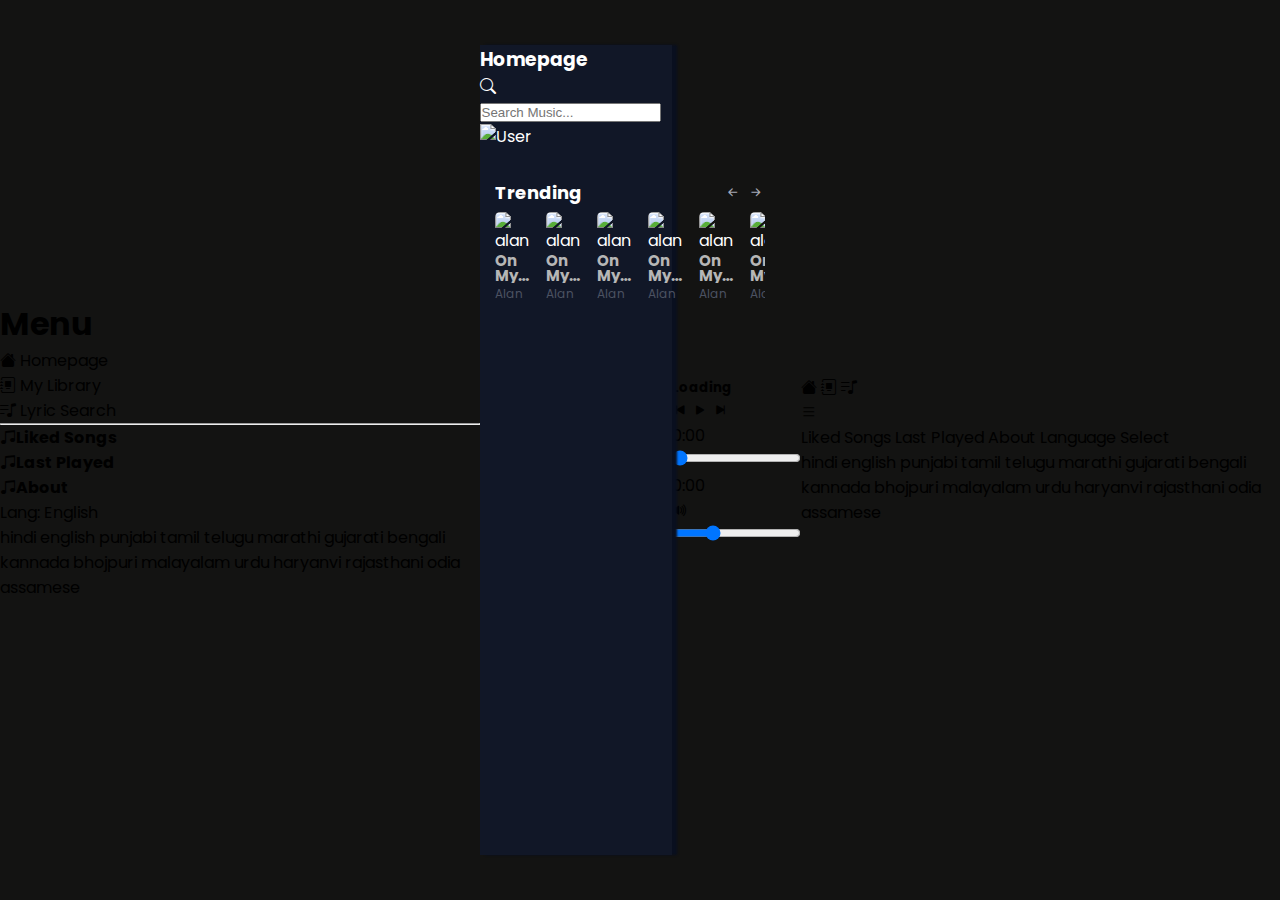
==== commit 03437207: "change last listening to last played" ====
--- a/index.html
+++ b/index.html
@@ -11,84 +11,133 @@
 
 <body>
 
-<header>
-    <div class="menu_side">
-        <h1>Menu</h1>
-        <nav class="menu" >
-            <div class="menu_item active" onclick="navTo('homepage')">
-            <i class="bi bi-house-fill"></i>
-                Homepage
-            </div>
-            <div class="menu_item" onclick="navTo('my-library')">
-                <i class="bi bi-journal-album"></i>
-                My Library
-            </div>
-            <div class="menu_item" onclick="navTo('lyrics')">
-                <i class="bi bi-music-note-list"></i>
-                Lyric Search
-            </div>
-            <hr>
-            <h4 class="menu_item"><span></span><i class="bi bi-music-note-beamed"></i>Liked Songs</h4>
-            <h4 class="menu_item"><span></span><i class="bi bi-music-note-beamed"></i>Last Listening</h4>
-            <h4 class="menu_item"><span></span><i class="bi bi-music-note-beamed"></i>About</h4>
-        </nav>
+<div class="menu_side">
+    <h1>Menu</h1>
+    <nav class="menu" >
+        <div class="menu_item active" onclick="navTo('homepage')">
+        <i class="bi bi-house-fill"></i>
+            Homepage
+        </div>
+        <div class="menu_item" onclick="navTo('my-library')">
+            <i class="bi bi-journal-album"></i>
+            My Library
+        </div>
+        <div class="menu_item" onclick="navTo('lyrics')">
+            <i class="bi bi-music-note-list"></i>
+            Lyric Search
+        </div>
+        <hr>
+        <h4 class="menu_item" onclick="displayLikedSongs()"><span></span><i class="bi bi-music-note-beamed"></i>Liked Songs</h4>
+        <h4 class="menu_item"><span></span><i class="bi bi-music-note-beamed"></i>Last Played</h4>
+        <h4 class="menu_item"><span></span><i class="bi bi-music-note-beamed"></i>About</h4>
+    </nav>
+
+    <div class="lang_indicator">
+        <span>Lang: English</span>
+        <div class="lang_dropup">
+            <span data-state="active">hindi</span>
+            <span data-state="active">english</span>
+            <span>punjabi</span>
+            <span>tamil</span>
+            <span>telugu</span>
+            <span>marathi</span>
+            <span>gujarati</span>
+            <span>bengali</span>
+            <span>kannada</span>
+            <span>bhojpuri</span>
+            <span>malayalam</span>
+            <span>urdu</span>
+            <span>haryanvi</span>
+            <span>rajasthani</span>
+            <span>odia</span>
+            <span>assamese</span>
+        </div>
+    </div>
+</div>
+
+<div class="song_side">
+    <nav>
+        <h3 id="section_title">Homepage</h3>
+        <div class="search">
+            <i class="bi bi-search"></i>
+            <input type="text" placeholder="Search Music...">
+        </div>
+        <div class="user">
+            <img src="./assets/profile_icon.jpg" alt="User" title="InnovationHub">
+        </div>
+    </nav>
+
+    <iframe src="./pages/homepage/homepage.html" frameborder="0"></iframe>
+</div>
+
+<div class="master_play">
+    <div class="wave">
+        <div class="wave1"></div>
+        <div class="wave1"></div>
+        <div class="wave1"></div>
     </div>
 
-    <div class="song_side">
-        <nav>
-            <h3 id="section_title">Homepage</h3>
-            <div class="search">
-                <i class="bi bi-search"></i>
-                <input type="text" placeholder="Search Music...">
-            </div>
-            <div class="user">
-                <img src="./bg.jpg" alt="User" title="InnovationHub">
-            </div>
-        </nav>
+    <img id="poster_master_play">
+    <h5 id="title">Loading<br>
+        <div class="subtitle"></div>
+    </h5>
 
-        <iframe src="./pages/homepage/homepage.html" frameborder="0"></iframe>
+    <div class="icon">
+        <i class="bi bi-skip-start-fill" id="back"></i>
+        <i class="bi bi-play-fill" id="masterPlay"></i>
+        <i class="bi bi-skip-end-fill" id="next"></i>
     </div>
 
-    <div class="master_play">
-        <div class="wave">
-            <div class="wave1"></div>
-            <div class="wave1"></div>
-            <div class="wave1"></div>
-        </div>
-        <img src="img/26th.jpg" alt="Alan" id="poster_master_play">
-        <h5 id="title">Vande Mataram<br>
-            <div class="subtitle">Bankim Chandra</div>
-        </h5>
-        <div class="icon">
-            <i class="bi bi-skip-start-fill" id="back"></i>
-            <i class="bi bi-play-fill" id="masterPlay"></i>
-            <i class="bi bi-skip-end-fill" id="next"></i>
-        </div>
-        <span id="currentStart">0:00</span>
-        <div class="bar">
-            <input type="range" id="seek" min="0" value="0" max="100">
-            <div class="bar2" id="bar2"></div>
-            <div class="dot"></div>
-        </div>
-        <span id="currentEnd">0:00</span>
+    <span id="currentStart">0:00</span>
+    <div class="bar">
+        <input type="range" id="seek" min="0" value="0" max="100">
+        <div class="bar2" id="bar2"></div>
+        <div class="dot"></div>
+    </div>
+    <span id="currentEnd">0:00</span>
 
-        <div class="vol">
-            <i class="bi bi-volume-down-fill" id="vol_icon"></i>
-            <input type="range" id="vol" min="0" value="30" max="100">
-            <div class="vol_bar"></div>
-            <div class="dot" id="vol_dot"></div>
+    <div class="vol">
+        <i class="bi bi-volume-up-fill" id="vol_icon"></i>
+        <input type="range" id="vol" min="0" value="30" max="100">
+        <div class="vol_bar"></div>
+        <div class="dot" id="vol_dot"></div>
+    </div>
+</div>
+
+<div class="nav_bar">
+    <i class="bi bi-house-fill" onclick="navTo('homepage'); setSectionTitle('Homepage')"></i>
+    <i class="bi bi-journal-album" onclick="navTo('my-library'); setSectionTitle('My Library')"></i>
+    <i class="bi bi-music-note-list" onclick="navTo('lyrics'); setSectionTitle('Lyrics Search')"></i>
+    <div class="nav_dropup_container">
+        <i id="more_button" class="bi bi-list"></i>
+        <div class="nav_dropup">
+            <span onclick="displayLikedSongs()">Liked Songs</span>
+            <span>Last Played</span>
+            <span>About</span>
+            <span id="lang_select">Language Select</span>
+            <div class="lang_dropup">
+                <span data-state="active">hindi</span>
+                <span data-state="active">english</span>
+                <span>punjabi</span>
+                <span>tamil</span>
+                <span>telugu</span>
+                <span>marathi</span>
+                <span>gujarati</span>
+                <span>bengali</span>
+                <span>kannada</span>
+                <span>bhojpuri</span>
+                <span>malayalam</span>
+                <span>urdu</span>
+                <span>haryanvi</span>
+                <span>rajasthani</span>
+                <span>odia</span>
+                <span>assamese</span>
+            </div>
         </div>
     </div>
+</div>
 
-    <div class="nav_bar">
-        <i class="bi bi-house-fill" onclick="navTo('homepage'); setSectionTitle('Homepage')"></i>
-        <i class="bi bi-journal-album" onclick="navTo('my-library'); setSectionTitle('My Library')"></i>
-        <i class="bi bi-music-note-list" onclick="navTo('lyrics'); setSectionTitle('Lyrics Search')"></i>
-        <i class="bi bi-heart-fill"></i>
-    </div>
-</header>
-
-<script src="script.js"></script>
+<script src="script.js" type="module"></script>
 
 </body>
 
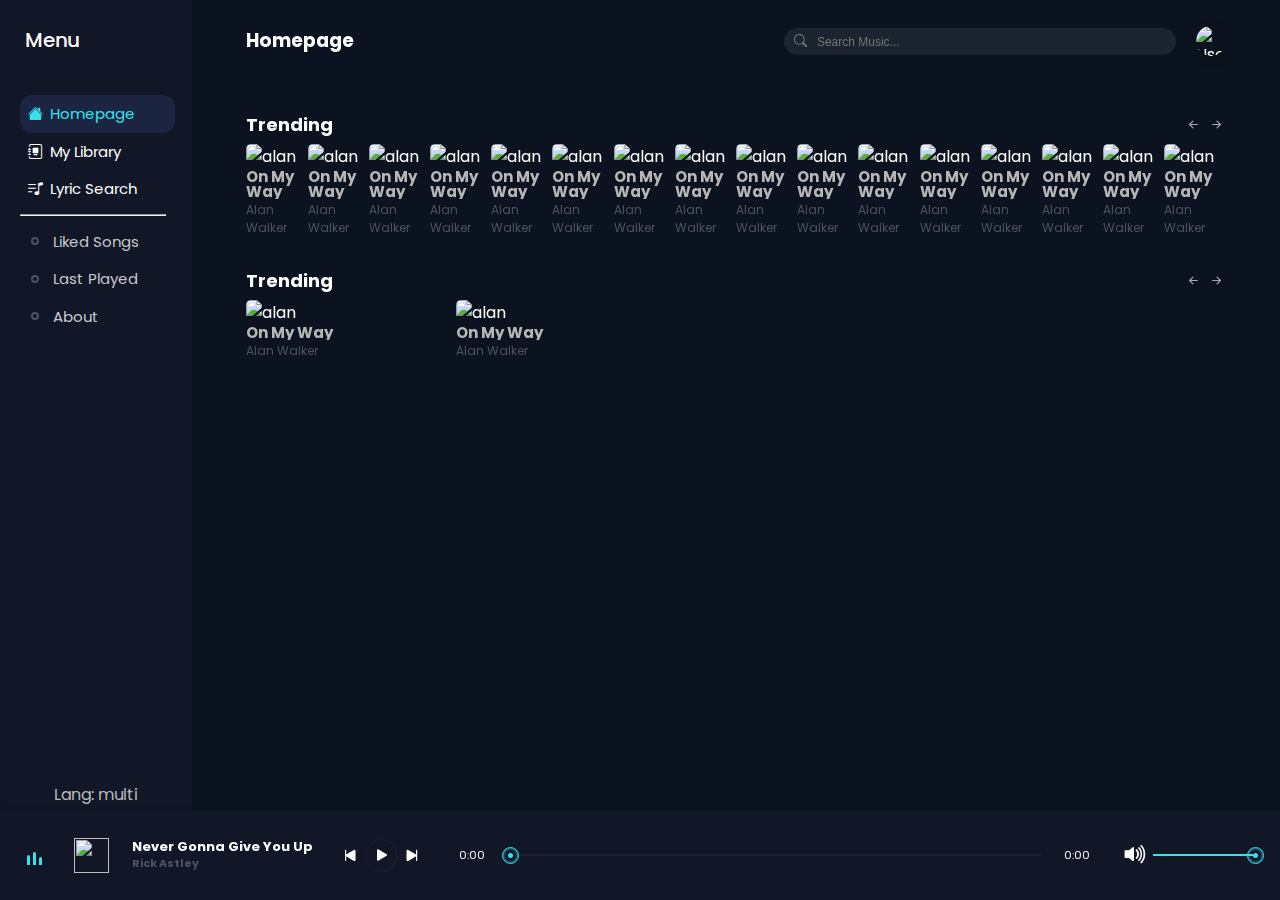
==== commit 4a7662ab: "add favicon" ====
--- a/index.html
+++ b/index.html
@@ -6,6 +6,8 @@
     <meta name="viewport" content="width=device-width, initial-scale=1.0">
     <link rel="stylesheet" href="https://cdn.jsdelivr.net/npm/bootstrap-icons@1.7.2/font/bootstrap-icons.css">
     <link rel="stylesheet" href="style.css">
+    <link rel="shortcut icon" href=".//favicon.ico" type="image/x-icon">
+    <link rel="icon" href=".//favicon.ico" type="image/x-icon">
     <title>Music App</title>
 </head>
 
@@ -28,15 +30,15 @@
         </div>
         <hr>
         <h4 class="menu_item" onclick="displayLikedSongs()"><span></span><i class="bi bi-music-note-beamed"></i>Liked Songs</h4>
-        <h4 class="menu_item"><span></span><i class="bi bi-music-note-beamed"></i>Last Played</h4>
+        <h4 class="menu_item" onclick="displayLastPlayed()"><span></span><i class="bi bi-music-note-beamed"></i>Last Played</h4>
         <h4 class="menu_item"><span></span><i class="bi bi-music-note-beamed"></i>About</h4>
     </nav>
 
     <div class="lang_indicator">
         <span>Lang: English</span>
-        <div class="lang_dropup">
-            <span data-state="active">hindi</span>
-            <span data-state="active">english</span>
+        <div class="lang_dropup" id="dropup">
+            <span>hindi</span>
+            <span>english</span>
             <span>punjabi</span>
             <span>tamil</span>
             <span>telugu</span>
@@ -60,7 +62,10 @@
         <h3 id="section_title">Homepage</h3>
         <div class="search">
             <i class="bi bi-search"></i>
-            <input type="text" placeholder="Search Music...">
+            <form id="search_form">
+                <input type="text" placeholder="Search Music...">
+                <input type="submit" hidden>
+            </form>
         </div>
         <div class="user">
             <img src="./assets/profile_icon.jpg" alt="User" title="InnovationHub">
@@ -110,28 +115,30 @@
     <i class="bi bi-music-note-list" onclick="navTo('lyrics'); setSectionTitle('Lyrics Search')"></i>
     <div class="nav_dropup_container">
         <i id="more_button" class="bi bi-list"></i>
-        <div class="nav_dropup">
+        <div class="nav_dropup" id="dropup">
             <span onclick="displayLikedSongs()">Liked Songs</span>
-            <span>Last Played</span>
+            <span onclick="displayLastPlayed()">Last Played</span>
             <span>About</span>
-            <span id="lang_select">Language Select</span>
-            <div class="lang_dropup">
-                <span data-state="active">hindi</span>
-                <span data-state="active">english</span>
-                <span>punjabi</span>
-                <span>tamil</span>
-                <span>telugu</span>
-                <span>marathi</span>
-                <span>gujarati</span>
-                <span>bengali</span>
-                <span>kannada</span>
-                <span>bhojpuri</span>
-                <span>malayalam</span>
-                <span>urdu</span>
-                <span>haryanvi</span>
-                <span>rajasthani</span>
-                <span>odia</span>
-                <span>assamese</span>
+            <div>
+                <span id="lang_select">Language Select</span>
+                <div class="lang_dropup" id="dropup">
+                    <span>hindi</span>
+                    <span>english</span>
+                    <span>punjabi</span>
+                    <span>tamil</span>
+                    <span>telugu</span>
+                    <span>marathi</span>
+                    <span>gujarati</span>
+                    <span>bengali</span>
+                    <span>kannada</span>
+                    <span>bhojpuri</span>
+                    <span>malayalam</span>
+                    <span>urdu</span>
+                    <span>haryanvi</span>
+                    <span>rajasthani</span>
+                    <span>odia</span>
+                    <span>assamese</span>
+                </div>
             </div>
         </div>
     </div>
--- a/style.css
+++ b/style.css
@@ -12,19 +12,11 @@
     background-color: #131312;
     font-family: 'Poppins', sans-serif;
     display: flex;
-    align-items: center;
-    justify-content: center;
-}
-
-header {
-    min-width: 100%;
-    height: 100%;
-    display: flex;
     flex-wrap: wrap;
     overflow: hidden;
 }
 
-header .menu_side,
+.menu_side,
 .song_side {
     position: relative;
     width: 15%;
@@ -34,29 +26,35 @@
     color: #fff;
 }
 
-header .song_side {
+.song_side {
     flex: 1;
     background: #0b1320;
 }
 
-header .master_play {
+.master_play {
     min-width: 100%;
     height: 10%;
     background: #111727;
     box-shadow: 0px 3px 8px #090f1f;
 }
 
-header .menu_side h1 {
+.menu_side {
+    display: flex;
+    flex-direction: column;
+    min-width: 11em;
+}
+
+.menu_side h1 {
     font-size: 20px;
     margin: 25px 0px 0px 25px;
     font-weight: 500;
 }
 
-header .menu_side .menu {
+.menu_side .menu {
     margin: 40px 0px 0px 20px;
 }
 
-header .menu_side .menu .menu_item {
+.menu_side .menu .menu_item {
     font-size: 15px;
     width: 90%;
     min-width: 90%;
@@ -70,21 +68,21 @@
     transition: 0.3s;
 }
 
-header .menu_side .menu .menu_item:hover {
+.menu_side .menu .menu_item:hover {
     background-color: #1b2135;
 }
 
-header .menu_side .menu .menu_item.active {
+.menu_side .menu .menu_item.active {
     background-color: #1b2541;
     color: #36e2ec;
 }
 
-header .menu_side .menu .menu_item i {
+.menu_side .menu .menu_item i {
     margin-left: 5% !important;
     margin-right: 5% !important;
 }
 
-header .menu_side .menu h4 {
+.menu_side .menu h4 {
     font-size: 14px;
     font-weight: 400;
     color: #c6c8ce;
@@ -94,17 +92,17 @@
     transition: .3s linear;
 }
 
-header .menu_side .menu h4:hover {
-    color: #fff;
-}
-
-header .menu_side .menu h4 span {
+.menu_side .menu h4:hover {
+    color: #fff;
+}
+
+.menu_side .menu h4 span {
     position: relative;
     margin-right: 22px;
     margin-left: 11px;
 }
 
-header .menu_side .menu h4 span::before {
+.menu_side .menu h4 span::before {
     content: '';
     position: absolute;
     width: 4px;
@@ -115,35 +113,88 @@
     transition: .3s linear;
 }
 
-header .menu_side .menu h4:hover span::before {
+.menu_side .menu h4:hover span::before {
     border: 2px solid #fff;
 }
 
-header .menu_side .menu h4 .bi {
+.menu_side .menu h4 .bi {
     display: none;
 }
 
-header .menu_side .menu .active {
+.menu_side .menu .active {
     color: #36e2ec;
 }
 
-header .menu_side .menu .active span {
+.menu_side .menu .active span {
     display: none;
 }
 
-header .menu_side .menu .active .bi {
+.menu_side .menu .active .bi {
     display: flex;
     margin-right: 20px;
 }
 
-header .menu_side hr {
+.menu_side hr {
     max-width: 85%;
     margin-top: 0.4em;
     margin-bottom: 0.4em;
     color: #555;
 }
 
-header .master_play {
+.lang_indicator {
+    margin-top: auto;
+    width: 90%;
+    height: 2em;
+    align-self: center;
+    display: flex;
+    justify-content: center;
+    align-items: center;
+    padding: 10px;
+    color: #bbb;
+    cursor: pointer;
+}
+
+.lang_dropup {
+    display: none;
+    position: absolute;
+    z-index: 10;
+    bottom: 2em;
+    width: 100%;
+    background-color: #0B1320;
+    padding: 10px;
+    grid-template-columns: 1fr 1fr;
+    column-gap: 8px;
+    row-gap: 5px;
+    justify-items: center;
+    border: 1px solid #222;
+}
+
+.lang_dropup[data-state="open"] {
+    display: grid;
+}
+
+.lang_dropup span {
+    width: 100%;
+    padding: 0.3em;
+    border: 0;
+    border-radius: 8px;
+    transition: color 0.3s, background-color 0.3s;
+}
+
+.lang_dropup span[data-state="active"] {
+    color: #fff;
+    background-color: #4c5262;
+}
+
+.lang_dropup span[data-state="active"]:hover {
+    background-color: #2b3247;
+}
+
+.lang_indicator span:hover {
+    color: #fff;
+}
+
+.master_play {
     display: flex;
     align-items: center;
     justify-content: space-evenly;
@@ -151,7 +202,7 @@
     padding: 0px 20px;
 }
 
-header .master_play .wave {
+.master_play .wave {
     width: 30px;
     height: 30px;
     /* border: 1px solid #fff; */
@@ -161,7 +212,7 @@
     margin-right: 10px;
 }
 
-header .master_play .wave .wave1 {
+.master_play .wave .wave1 {
     width: 3px;
     height: 10px;
     margin-right: 3px;
@@ -170,26 +221,26 @@
     animation: unset;
 }
 
-header .master_play .wave .wave1:nth-child(2) {
+.master_play .wave .wave1:nth-child(2) {
     height: 13px;
     /* animation-delay: .4s; */
 }
 
-header .master_play .wave .wave1:nth-child(3) {
+.master_play .wave .wave1:nth-child(3) {
     height: 8px;
     /* animation-delay: .8s; */
 }
 
 /* javascript class wave  */
-header .master_play .active2 .wave1 {
+.master_play .active2 .wave1 {
     animation: wave .5s linear infinite;
 }
 
-header .master_play .active2 .wave1:nth-child(2) {
+.master_play .active2 .wave1:nth-child(2) {
     animation-delay: .4s;
 }
 
-header .master_play .active2 .wave1:nth-child(3) {
+.master_play .active2 .wave1:nth-child(3) {
     animation-delay: .8s;
 }
 
@@ -208,12 +259,12 @@
 }
 
 
-header .master_play img {
+.master_play img {
     width: 35px;
     height: 35px;
 }
 
-header .master_play h5 {
+.master_play h5 {
     min-width: 130px;
     font-size: 13px;
     margin-left: 15px;
@@ -221,11 +272,11 @@
     line-height: 17px;
 }
 
-header .master_play h5 .subtitle {
+.master_play h5 .subtitle {
     font-size: 11px;
     color: #4c5262;
 }
-header .master_play .icon{
+.master_play .icon{
    font-size: 20px;
    color: #fff;
    margin: 0px 10px 0px 20px;
@@ -234,12 +285,12 @@
    align-items: center;
 }
 
-header .master_play .icon .bi {
+.master_play .icon .bi {
     cursor: pointer;
     outline: none;
 }
 
-header .master_play .icon .bi:nth-child(2) {
+.master_play .icon .bi:nth-child(2) {
     border: 1px solid rgb(105, 105, 170, .1);
     border-radius: 50%;
     padding: 1px 4px 0px 6px;
@@ -247,18 +298,18 @@
     transition: .3s linear;
 }
 
-header .master_play span {
+.master_play span {
     color: #fff;
     width: 32px;
     font-size: 11px;
     font-weight: 400;
 }
 
-header .master_play #currentStart {
+.master_play #currentStart {
     margin: 0px 0px 0px 20px;
 }
 
-header .master_play .bar {
+.master_play .bar {
     position: relative;
     width: 43%;
     height: 2px;
@@ -266,7 +317,7 @@
     margin: 0px 15px 0px 10px;
 }
 
-header .master_play .bar .bar2 {
+.master_play .bar .bar2 {
     position: absolute;
     background: #36e2ec;
     width: 0%;
@@ -275,7 +326,7 @@
     transition: 1s linear;
 }
 
-header .master_play .bar .dot {
+.master_play .bar .dot {
     position: absolute;
     width: 5px;
     height: 5px;
@@ -286,7 +337,7 @@
     transition: 1s linear;
 }
 
-header .master_play .bar .dot::before {
+.master_play .bar .dot::before {
     content: '';
     position: absolute;
     width: 15px;
@@ -298,7 +349,7 @@
     box-shadow: inset 0px 0px 3px #36e2ec;
 }
 
-header .master_play .bar input {
+.master_play .bar input {
     position: absolute;
     width: 100%;
     top: -6px;
@@ -309,7 +360,7 @@
     opacity: 0;
 }
 
-header .master_play .vol {
+.master_play .vol {
     position: relative;
     width: 100px;
     height: 2px;
@@ -317,7 +368,7 @@
     background: rgb(105, 105, 170, .1);
 }
 
-header .master_play .vol .bi {
+.master_play .vol .bi {
     position: absolute;
     color: #fff;
     font-size: 25px;
@@ -325,7 +376,7 @@
     left: -30px;
 }
 
-header .master_play .vol input {
+.master_play .vol input {
     position: absolute;
     width: 100%;
     top: -10px;
@@ -336,27 +387,27 @@
     opacity: 0;
 }
 
-header .master_play .vol .vol_bar {
+.master_play .vol .vol_bar {
     position: absolute;
     background: #36e2ec;
-    width: 0%;
+    width: 100%;
     height: 100%;
     top: 0;
     transition: 1s linear;
 }
 
-header .master_play .vol .dot {
+.master_play .vol .dot {
     position: absolute;
     width: 5px;
     height: 5px;
     background: #36e2ec;
     border-radius: 50%;
-    left: 0%;
+    left: 100%;
     top: -1px;
     transition: 1s linear;
 }
 
-header .master_play .vol .dot::before {
+.master_play .vol .dot::before {
     content: '';
     position: absolute;
     width: 15px;
@@ -368,11 +419,11 @@
     box-shadow: inset 0px 0px 3px #36e2ec;
 }
 
-header .song_side {
+.song_side {
     z-index: 2;
 }
 
-header .song_side nav {
+.song_side nav {
     width: 90%;
     height: 10%;
     margin: auto;
@@ -382,11 +433,11 @@
     justify-content: space-between;
 }
 
-header .song_side nav ul {
-    display: flex;
-}
-
-header .song_side nav ul li {
+.song_side nav ul {
+    display: flex;
+}
+
+.song_side nav ul li {
     position: relative;
     list-style-type: none;
     font-size: 13px;
@@ -395,13 +446,13 @@
     cursor: pointer;
     transition: .3s linear;
  }
- header .song_side nav ul li:hover{
+ .song_side nav ul li:hover{
    color: #fff;
  }
- header .song_side nav ul li:nth-child(1){
+ .song_side nav ul li:nth-child(1){
    color: #fff;
  }
- header .song_side nav ul li span{
+ .song_side nav ul li span{
    position: absolute;
    width: 100%;
    height: 2.5px;
@@ -410,15 +461,17 @@
    left: 0;
    border-radius: 20px;
  }
- header .song_side nav .search{
+ .song_side nav .search{
    position: relative;
    width: 40%;
    display: flex;
    padding: 1px 10px;
    border-radius: 20px;
    color: gray;
+   margin-left: auto;
+   margin-right: 30px;
  }
- header .song_side nav .search::before{
+ .song_side nav .search::before{
      content: '';
    position: absolute;
    width: 100%;
@@ -428,12 +481,12 @@
    backdrop-filter: blur(5px);
    z-index: -1;
  }
- header .song_side nav .search .bi{
+ .song_side nav .search .bi{
     font-size: 13px;
     padding: 3px 0px 0px 10px;
 }
 
-header .song_side nav .search input {
+.song_side nav .search input {
     background: none;
     outline: none;
     border: none;
@@ -442,7 +495,7 @@
     font-size: 12px;
 }
 
-header .song_side nav .user {
+.song_side nav .user {
     position: relative;
     width: 30px;
     height: 30px;
@@ -450,7 +503,7 @@
     cursor: pointer;
 }
 
-header .song_side nav .user img {
+.song_side nav .user img {
     position: absolute;
     width: 30px;
     height: 30px;
@@ -458,18 +511,43 @@
     box-shadow: 2px 2px 8px #131312;
 }
 
-header iframe {
+iframe {
     width: 100%;
     height: 90%;
 }
 
-header .nav_bar {
+.nav_bar {
     display: none;
 }
 
+.nav_dropup_container .nav_dropup {
+    position: absolute;
+    width: 70%;
+    right: 0;
+    bottom: 8%;
+    padding: 15px;
+    gap: 10px;
+    font-size: 18px;
+    text-decoration: underline;
+    flex-direction: column-reverse;
+    background-color: #111727;
+    border: 1px solid #333;
+    display: none;
+}
+
+.nav_dropup_container .nav_dropup[data-state="active"] {
+    display: flex;
+}
+
+.nav_dropup .lang_dropup {
+    position: absolute;
+    bottom: 100%;
+    right: 0;
+}
+
 
 @media screen and (max-width:600px) {
-    header .nav_bar {
+    .nav_bar {
         width: 100%;
         height: 8%;
         background-color: #0b1320;
@@ -480,34 +558,34 @@
         place-items: center;
     }
 
-    header {
+    body {
         flex-flow: column;
     }
 
-    header .menu_side {
+    .menu_side {
         /* hide side menu */
         position: absolute;
         right: 500em;
     }
 
-    header .song_side {
+    .song_side {
         width: 100%;
     }
 
-    header .master_play {
+    .master_play {
         width: 100%;
     }
 
     /* disable a bunch of player elements */
-    header .master_play span {
+    .master_play span {
         display: none;
     }
 
-    header .master_play .bar {
+    .master_play .bar {
         display: none;
     }
 
-    header .master_play .vol {
+    .master_play .vol {
         display: none;
     }
 }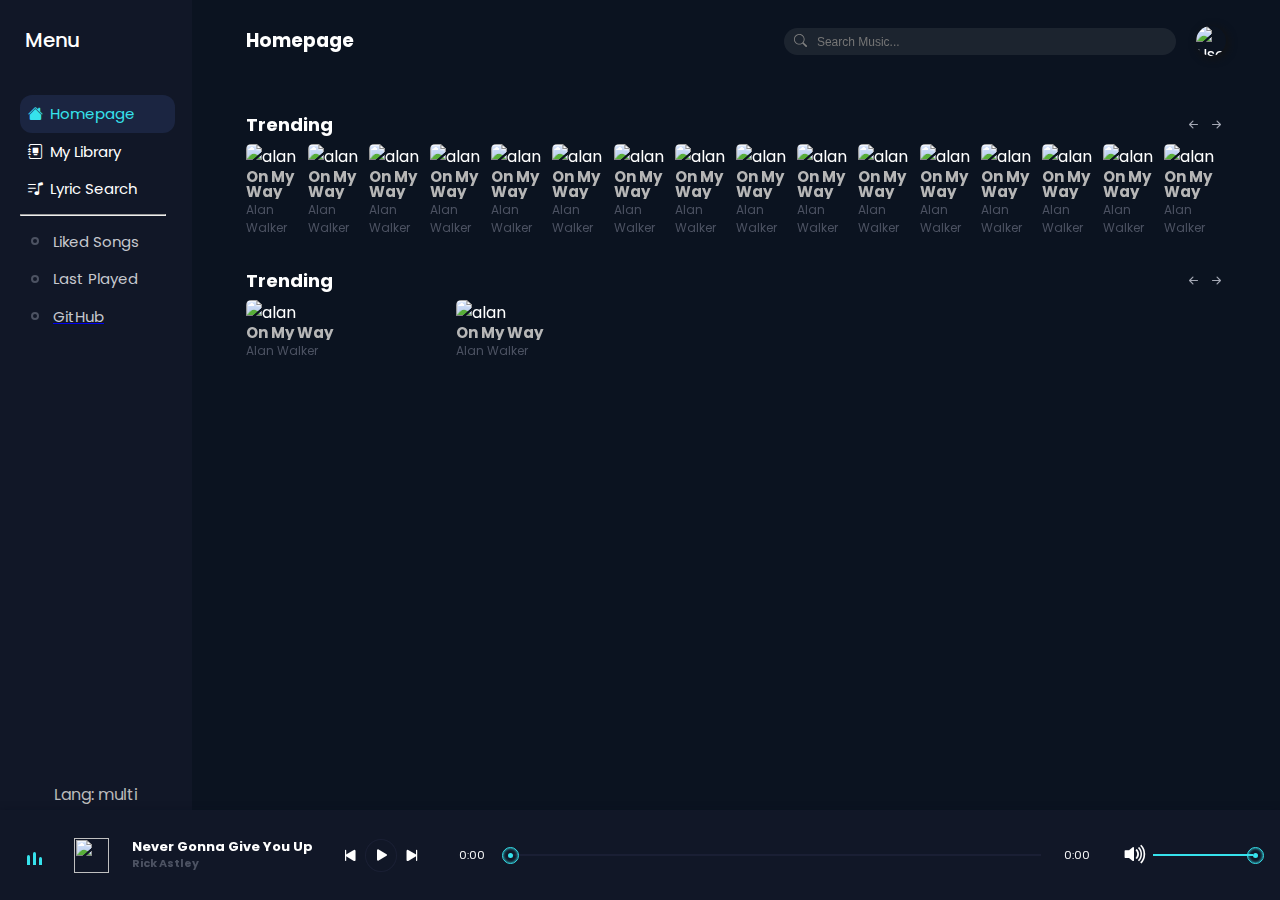
==== commit 0e9f52bd: "update favicon" ====
--- a/index.html
+++ b/index.html
@@ -6,8 +6,8 @@
     <meta name="viewport" content="width=device-width, initial-scale=1.0">
     <link rel="stylesheet" href="https://cdn.jsdelivr.net/npm/bootstrap-icons@1.7.2/font/bootstrap-icons.css">
     <link rel="stylesheet" href="style.css">
-    <link rel="shortcut icon" href=".//favicon.ico" type="image/x-icon">
-    <link rel="icon" href=".//favicon.ico" type="image/x-icon">
+    <link rel="shortcut icon" href="./favicon.svg" type="image/x-icon">
+    <link rel="icon" href="./favicon.svg" type="image/x-icon">
     <title>Music App</title>
 </head>
 
@@ -31,7 +31,9 @@
         <hr>
         <h4 class="menu_item" onclick="displayLikedSongs()"><span></span><i class="bi bi-music-note-beamed"></i>Liked Songs</h4>
         <h4 class="menu_item" onclick="displayLastPlayed()"><span></span><i class="bi bi-music-note-beamed"></i>Last Played</h4>
-        <h4 class="menu_item"><span></span><i class="bi bi-music-note-beamed"></i>About</h4>
+        <a href="https://github.com/Innohub-Co-Projects/music-player" target="_blank">
+            <h4 class="menu_item"><span></span><i class="bi bi-music-note-beamed"></i>GitHub</h4>
+        </a>
     </nav>
 
     <div class="lang_indicator">
@@ -110,15 +112,17 @@
 </div>
 
 <div class="nav_bar">
-    <i class="bi bi-house-fill" onclick="navTo('homepage'); setSectionTitle('Homepage')"></i>
-    <i class="bi bi-journal-album" onclick="navTo('my-library'); setSectionTitle('My Library')"></i>
-    <i class="bi bi-music-note-list" onclick="navTo('lyrics'); setSectionTitle('Lyrics Search')"></i>
+    <i class="bi bi-house-fill" onclick="navTo('homepage');""></i>
+    <i class="bi bi-journal-album" onclick="navTo('my-library');"></i>
+    <i class="bi bi-music-note-list" onclick="navTo('lyrics');"></i>
     <div class="nav_dropup_container">
         <i id="more_button" class="bi bi-list"></i>
         <div class="nav_dropup" id="dropup">
             <span onclick="displayLikedSongs()">Liked Songs</span>
             <span onclick="displayLastPlayed()">Last Played</span>
-            <span>About</span>
+            <a href="https://github.com/Innohub-Co-Projects/music-player" target="_blank" style="color: white;">
+                <span">GitHub</span>
+            </a>
             <div>
                 <span id="lang_select">Language Select</span>
                 <div class="lang_dropup" id="dropup">
